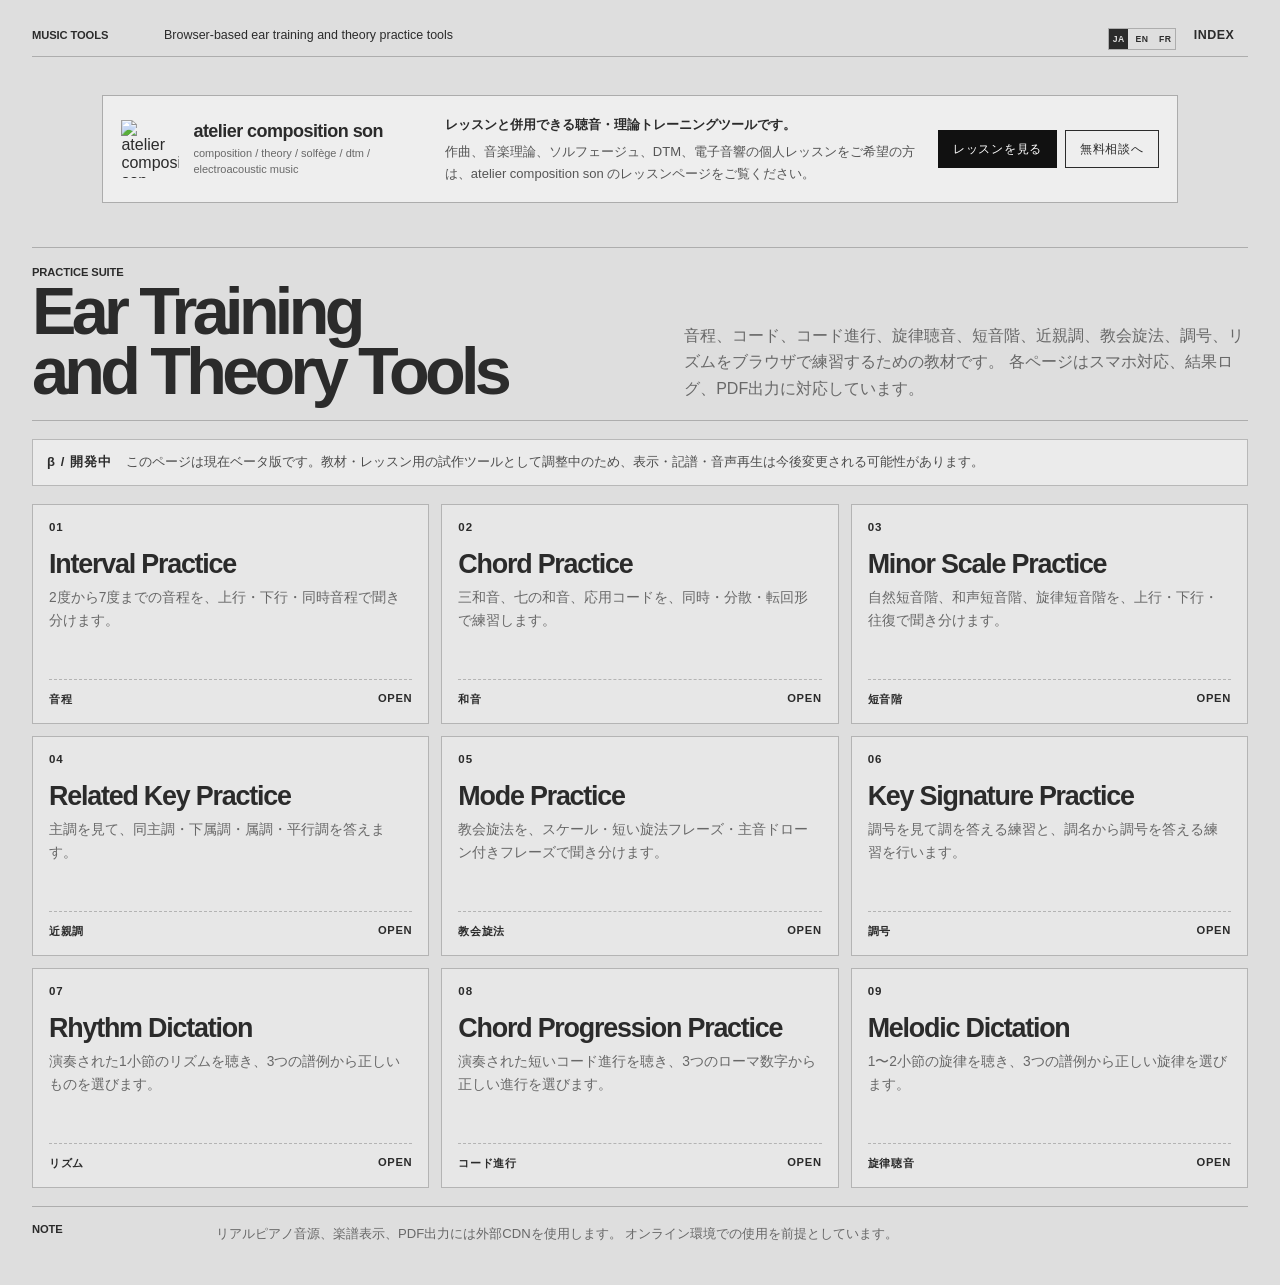
==== index.html @ ec1d48ec "fix the index" ====
<!doctype html>
<html lang="ja">
<head>
  <meta charset="utf-8" />
  <meta name="viewport" content="width=device-width, initial-scale=1" />
  <title>Ear Training Tools | Music Practice</title>
  <link rel="stylesheet" href="style.css?v=20260630-index-large-fix" />
  <link rel="stylesheet" href="nav.css?v=20260629-nav-clean" />
</head>
<body>
  <main class="screen hub-screen">
    <header class="topbar">
      <div class="top-item">
        <span class="label">MUSIC TOOLS</span>
      </div>
      <div class="top-copy">
        <span>Browser-based ear training and theory practice tools</span>
      </div>
      <div class="top-count">
        <span>INDEX</span>
      </div>
    </header>

<section class="acs-lesson-banner" aria-label="atelier composition son">
  <div class="acs-logo-block">
    <img src="assets/acs-logo.png" alt="atelier composition son" class="acs-logo-image">

    <div>
      <div class="acs-name">atelier composition son</div>
      <div class="acs-sub">composition / theory / solfège / DTM / electroacoustic music</div>
    </div>
  </div>

  <div class="acs-lesson-copy">
    <strong>レッスンと併用できる聴音・理論トレーニングツールです。</strong>
    <span>作曲、音楽理論、ソルフェージュ、DTM、電子音響の個人レッスンをご希望の方は、atelier composition son のレッスンページをご覧ください。</span>
  </div>

  <div class="acs-actions">
    <a class="acs-button primary" href="https://ateliercompositionson.com/ja/" target="_blank" rel="noopener noreferrer">レッスンを見る</a>
    <a class="acs-button" href="https://ateliercompositionson.com/ja/#contact" target="_blank" rel="noopener noreferrer">無料相談へ</a>
  </div>
</section>

    <section class="hub-intro">
      <div>
        <div class="panel-title">PRACTICE SUITE</div>
        <h1>Ear Training<br>and Theory Tools</h1>
      </div>
      <p>
        音程、コード、コード進行、旋律聴音、短音階、近親調、教会旋法、調号、リズムをブラウザで練習するための教材です。
        各ページはスマホ対応、結果ログ、PDF出力に対応しています。
      </p>
    </section>

      <div class="beta-note">
        <strong>β / 開発中</strong>
        <span>このページは現在ベータ版です。教材・レッスン用の試作ツールとして調整中のため、表示・記譜・音声再生は今後変更される可能性があります。</span>
      </div>


    <section class="tool-grid">
      <a class="tool-card" href="intervals/">
        <div class="card-number">01</div>
        <div class="card-main">
          <h2>Interval Practice</h2>
          <p>2度から7度までの音程を、上行・下行・同時音程で聞き分けます。</p>
        </div>
        <div class="card-meta">
          <span>音程</span>
          <span>OPEN</span>
        </div>
      </a>

      <a class="tool-card" href="chords/">
        <div class="card-number">02</div>
        <div class="card-main">
          <h2>Chord Practice</h2>
          <p>三和音、七の和音、応用コードを、同時・分散・転回形で練習します。</p>
        </div>
        <div class="card-meta">
          <span>和音</span>
          <span>OPEN</span>
        </div>
      </a>

      <a class="tool-card" href="minor-scales/">
        <div class="card-number">03</div>
        <div class="card-main">
          <h2>Minor Scale Practice</h2>
          <p>自然短音階、和声短音階、旋律短音階を、上行・下行・往復で聞き分けます。</p>
        </div>
        <div class="card-meta">
          <span>短音階</span>
          <span>OPEN</span>
        </div>
      </a>

      <a class="tool-card" href="related-keys/">
        <div class="card-number">04</div>
        <div class="card-main">
          <h2>Related Key Practice</h2>
          <p>主調を見て、同主調・下属調・属調・平行調を答えます。</p>
        </div>
        <div class="card-meta">
          <span>近親調</span>
          <span>OPEN</span>
        </div>
      </a>

      <a class="tool-card" href="modes/">
        <div class="card-number">05</div>
        <div class="card-main">
          <h2>Mode Practice</h2>
          <p>教会旋法を、スケール・短い旋法フレーズ・主音ドローン付きフレーズで聞き分けます。</p>
        </div>
        <div class="card-meta">
          <span>教会旋法</span>
          <span>OPEN</span>
        </div>
      </a>

      <a class="tool-card" href="key-signatures/">
        <div class="card-number">06</div>
        <div class="card-main">
          <h2>Key Signature Practice</h2>
          <p>調号を見て調を答える練習と、調名から調号を答える練習を行います。</p>
        </div>
        <div class="card-meta">
          <span>調号</span>
          <span>OPEN</span>
        </div>
      </a>

      <a class="tool-card" href="rhythm/">
        <div class="card-number">07</div>
        <div class="card-main">
          <h2>Rhythm Dictation</h2>
          <p>演奏された1小節のリズムを聴き、3つの譜例から正しいものを選びます。</p>
        </div>
        <div class="card-meta">
          <span>リズム</span>
          <span>OPEN</span>
        </div>
      </a>

      <a class="tool-card" href="progressions/">
        <div class="card-number">08</div>
        <div class="card-main">
          <h2>Chord Progression Practice</h2>
          <p>演奏された短いコード進行を聴き、3つのローマ数字から正しい進行を選びます。</p>
        </div>
        <div class="card-meta">
          <span>コード進行</span>
          <span>OPEN</span>
        </div>
      </a>
      <a class="tool-card" href="melodic/">
        <div class="card-number">09</div>
        <div class="card-main">
          <h2>Melodic Dictation</h2>
          <p>1〜2小節の旋律を聴き、3つの譜例から正しい旋律を選びます。</p>
        </div>
        <div class="card-meta">
          <span>旋律聴音</span>
          <span>OPEN</span>
        </div>
      </a>

    </section>

    <section class="hub-footer">
      <div class="panel-title">NOTE</div>
      <p>
        リアルピアノ音源、楽譜表示、PDF出力には外部CDNを使用します。
        オンライン環境での使用を前提としています。
      </p>
    </section>

    <section class="lesson-footer-cta">
      <div>
        <div class="panel-title">LESSONS</div>
        <h2>個別レッスンで、聴く力・読む力・作る力をつなげる</h2>
        <p>
          このツールは自主練習用です。和声、ソルフェージュ、作曲、DTM、電子音響を体系的に学びたい場合は、
          レッスンで課題設定、添削、作品制作まで扱えます。
        </p>
      </div>
      <a class="acs-button primary" href="https://ateliercompositionson.com/ja/" target="_blank" rel="noopener noreferrer">atelier composition son</a>
    </section>

  </main>
  <script src="lang.js"></script>
</body>
</html>
---- style.css ----
* {
  box-sizing: border-box;
}

:root {
  --bg: #dedede;
  --ink: #2b2b2b;
  --muted: #686868;
  --line: #2f2f2f;
  --soft-line: rgba(47, 47, 47, 0.28);
  --panel: rgba(235, 235, 235, 0.72);
}

html {
  font-family: Helvetica, Arial, "Noto Sans JP", sans-serif;
  background: var(--bg);
  color: var(--ink);
}

body {
  margin: 0;
  min-height: 100vh;
}

a {
  color: inherit;
}

.screen {
  width: min(1440px, 100%);
  min-height: 100vh;
  margin: 0 auto;
  padding: 28px 48px 34px;
  display: grid;
  grid-template-rows: 42px auto 1fr auto;
  gap: 18px;
  overflow-x: hidden;
}

.topbar {
  display: grid;
  grid-template-columns: 140px 1fr 140px;
  align-items: start;
  font-size: 0.78rem;
  line-height: 1.15;
}

.label,
.panel-title {
  font-size: 0.7rem;
  font-weight: 800;
  letter-spacing: -0.01em;
  text-transform: uppercase;
}

.top-copy {
  display: grid;
  justify-content: start;
}

.top-count {
  text-align: right;
  font-weight: 800;
  letter-spacing: 0.08em;
}




.hub-intro {
  display: grid;
  grid-template-columns: 1.1fr 1fr;
  gap: 32px;
  align-items: end;
  border-top: 1px solid var(--soft-line);
  border-bottom: 1px solid var(--soft-line);
  padding: 22px 0;
}

h1 {
  margin: 10px 0 0;
  font-size: clamp(2.6rem, 7vw, 6.5rem);
  line-height: 0.9;
  letter-spacing: -0.07em;
  font-weight: 900;
}

.hub-intro p,
.hub-footer p,
.tool-card p {
  margin: 0;
  color: var(--muted);
  line-height: 1.65;
}

.tool-grid {
  display: grid;
  grid-template-columns: repeat(auto-fit, minmax(220px, 1fr));
  gap: 14px;
  align-content: stretch;
}

.tool-card {
  min-height: 220px;
  border: 1px solid var(--soft-line);
  background: var(--panel);
  text-decoration: none;
  display: grid;
  grid-template-rows: auto 1fr auto;
  padding: 18px;
  transition: transform 0.12s ease, background 0.12s ease;
}

.tool-card:hover {
  transform: translateY(-2px);
  background: rgba(255, 255, 255, 0.32);
}

.card-number {
  font-size: 0.72rem;
  font-weight: 900;
  letter-spacing: 0.08em;
  margin-bottom: 18px;
}

.card-main h2 {
  margin: 0 0 16px;
  font-size: clamp(1.5rem, 2.7vw, 2.6rem);
  line-height: 0.95;
  letter-spacing: -0.07em;
  font-weight: 900;
}

.card-main p {
  font-size: 0.86rem;
}

.card-meta {
  border-top: 1px dashed var(--soft-line);
  padding-top: 12px;
  display: flex;
  justify-content: space-between;
  gap: 12px;
  font-size: 0.7rem;
  font-weight: 900;
  letter-spacing: 0.06em;
}

.hub-footer {
  border-top: 1px solid var(--soft-line);
  display: grid;
  grid-template-columns: 160px 1fr;
  gap: 24px;
  padding-top: 16px;
  font-size: 0.82rem;
}

@media (min-width: 1101px) {
  .screen {
    height: 100vh;
    min-height: 0;
    grid-template-rows: auto auto minmax(0, 1fr) auto;
    gap: 12px;
    padding-top: 18px;
    padding-bottom: 18px;
    overflow: hidden;
  }

  .hub-intro {
    padding: 14px 0;
  }

  h1 {
    margin-top: 4px;
    font-size: clamp(2.4rem, 5.4vw, 5rem);
  }

  .tool-grid {
    grid-template-columns: repeat(3, minmax(0, 1fr));
    gap: 10px;
    min-height: 0;
    overflow: auto;
  }

  .tool-card {
    min-height: 0;
    padding: 14px;
  }

  .card-main h2 {
    margin-bottom: 10px;
    font-size: clamp(1.35rem, 2vw, 2rem);
  }
}

@media (max-width: 1100px) {
  .tool-grid {
    grid-template-columns: repeat(2, 1fr);
  }

  .tool-card {
    min-height: 240px;
  }
}

@media (max-width: 760px) {
  .lesson-footer-cta {
    display: none;
  }

  .screen {
    width: 100%;
    min-height: 100vh;
    padding: 12px 10px 18px;
    grid-template-rows: auto;
    gap: 10px;
  }

  .topbar {
    grid-template-columns: 1fr auto;
    gap: 8px;
  }

  .top-copy {
    display: none;
  }

  .top-count {
    font-size: 0.72rem;
  }




  .hub-intro {
    grid-template-columns: 1fr;
    gap: 8px;
    padding: 10px 0;
  }

  h1 {
    font-size: clamp(2rem, 12vw, 3.6rem);
  }

  .tool-grid {
    grid-template-columns: repeat(2, minmax(0, 1fr));
    gap: 8px;
  }

  .tool-card {
    min-height: 118px;
    padding: 10px;
  }

  .card-number {
    margin-bottom: 6px;
    font-size: 0.62rem;
  }

  .card-main h2 {
    margin-bottom: 6px;
    font-size: clamp(1rem, 6vw, 1.45rem);
    letter-spacing: -0.04em;
  }

  .card-main p {
    font-size: 0.70rem;
    line-height: 1.35;
  }

  .card-meta {
    gap: 6px;
    padding-top: 8px;
    font-size: 0.56rem;
  }

  .hub-footer {
    grid-template-columns: 1fr;
    gap: 8px;
  }
}


/* Language toggle */
.language-toggle {
  display: inline-flex;
  border: 1px solid var(--soft-line, rgba(47,47,47,0.28));
  margin-right: 4px;
}

.lang-btn {
  border: 0;
  background: transparent;
  color: var(--ink, #2b2b2b);
  padding: 3px 6px;
  font-size: 0.62rem;
  line-height: 1;
  font-weight: 900;
  letter-spacing: 0.06em;
  min-height: auto;
}

.lang-btn:hover,
.lang-btn.active {
  background: var(--ink, #2b2b2b);
  color: var(--bg, #dedede);
}


/* Compact one-screen notation layout */
.notation,
.choice-notation {
  display: flex;
  align-items: center;
  justify-content: center;
  background: #ffffff;
}

.notation svg,
.choice-notation svg {
  display: block;
  margin-left: auto;
  margin-right: auto;
  max-width: 100%;
}

.choice-list {
  gap: 6px;
}

.choice-card {
  min-height: 0;
}

@media (min-width: 761px) {
  .screen {
    padding-top: 18px;
    padding-bottom: 18px;
    gap: 10px;
  }

  .workbench {
    gap: 12px;
  }

  .bottom-area {
    gap: 12px;
  }
}


.beta-note {
  max-width: 1120px;
  margin: 18px auto 22px;
  padding: 12px 14px;
  border: 1px solid rgba(0, 0, 0, 0.22);
  background: rgba(255, 255, 255, 0.38);
  display: flex;
  gap: 14px;
  align-items: baseline;
  font-size: 13px;
  line-height: 1.6;
}

.beta-note strong {
  letter-spacing: 0.08em;
  white-space: nowrap;
}

.beta-note span {
  opacity: 0.82;
}

@media (max-width: 720px) {
  .beta-note {
    margin: 14px 12px 18px;
    display: block;
  }

  .beta-note strong {
    display: block;
    margin-bottom: 4px;
  }
}


/* atelier composition son lesson lead */
.acs-lesson-banner {
  max-width: 1120px;
  margin: 20px auto 24px;
  padding: 18px;
  border: 1px solid rgba(0, 0, 0, 0.28);
  background: rgba(255, 255, 255, 0.48);
  display: grid;
  grid-template-columns: minmax(260px, 0.9fr) minmax(320px, 1.4fr) auto;
  gap: 18px;
  align-items: center;
}

.acs-logo-block {
  display: flex;
  align-items: center;
  gap: 14px;
  min-width: 0;
}

.acs-logo-mark {
  width: 58px;
  height: 58px;
  border: 1.5px solid currentColor;
  border-radius: 50%;
  display: grid;
  place-items: center;
  font-size: 17px;
  letter-spacing: -0.04em;
  font-weight: 700;
  text-transform: lowercase;
}

.acs-name {
  font-size: 18px;
  letter-spacing: -0.03em;
  font-weight: 700;
  text-transform: lowercase;
}

.acs-sub {
  margin-top: 4px;
  font-size: 11px;
  line-height: 1.4;
  opacity: 0.68;
  text-transform: lowercase;
}

.acs-lesson-copy {
  display: grid;
  gap: 6px;
  font-size: 13px;
  line-height: 1.65;
}

.acs-lesson-copy span {
  opacity: 0.78;
}

.acs-actions {
  display: flex;
  gap: 8px;
  flex-wrap: wrap;
  justify-content: flex-end;
}

.acs-button {
  display: inline-flex;
  justify-content: center;
  align-items: center;
  min-height: 38px;
  padding: 0 14px;
  border: 1px solid currentColor;
  text-decoration: none;
  color: inherit;
  font-size: 12px;
  letter-spacing: 0.06em;
  text-transform: uppercase;
  white-space: nowrap;
}

.acs-button.primary {
  background: #111;
  color: #fff;
  border-color: #111;
}

.lesson-footer-cta {
  max-width: 1120px;
  margin: 28px auto 44px;
  padding: 22px;
  border-top: 1px solid rgba(0, 0, 0, 0.28);
  border-bottom: 1px solid rgba(0, 0, 0, 0.28);
  display: grid;
  grid-template-columns: 1fr auto;
  gap: 20px;
  align-items: center;
}

.lesson-footer-cta h2 {
  margin: 6px 0 8px;
  font-size: clamp(22px, 3vw, 34px);
  letter-spacing: -0.04em;
}

.lesson-footer-cta p {
  margin: 0;
  max-width: 780px;
  font-size: 13px;
  line-height: 1.75;
  opacity: 0.78;
}

.acs-logo-image {
  width: 58px;
  height: 58px;
  object-fit: contain;
  display: block;
  flex: 0 0 auto;
}

@media (max-width: 900px) {
  .acs-lesson-banner {
    margin: 16px 12px 20px;
    grid-template-columns: 1fr;
  }

  .acs-actions {
    justify-content: flex-start;
  }

  .lesson-footer-cta {
    margin: 24px 12px 36px;
    grid-template-columns: 1fr;
  }
}


.language-toggle {
  display: inline-flex;
  gap: 4px;
  margin-right: 8px;
}
.lang-btn {
  min-width: 28px;
}

/* Final index layout: keep the PC hub readable instead of squeezing cards into each other. */
@media (min-width: 1101px) {
  .hub-screen {
    height: auto;
    min-height: 100vh;
    grid-template-rows: auto;
    gap: 18px;
    padding: 28px 32px 40px;
    overflow-x: hidden;
    overflow-y: visible;
  }

  .hub-screen .topbar {
    min-height: 0;
  }

  .hub-screen .acs-lesson-banner {
    max-width: 1240px;
    width: min(1240px, 84vw);
    margin: 20px auto 26px;
    grid-template-columns: minmax(220px, 0.9fr) minmax(340px, 1.4fr) auto;
  }

  .hub-screen .hub-intro {
    padding: 18px 0;
  }

  .hub-screen h1 {
    font-size: clamp(3rem, 5.2vw, 5.8rem);
    line-height: 0.9;
  }

  .hub-screen .beta-note {
    max-width: none;
    margin: 0;
  }

  .hub-screen .tool-grid {
    grid-template-columns: repeat(3, minmax(0, 1fr));
    gap: 12px;
    overflow: visible;
  }

  .hub-screen .tool-card {
    min-height: 220px;
    padding: 16px;
  }

  .hub-screen .card-number {
    margin-bottom: 18px;
  }

  .hub-screen .card-main h2 {
    font-size: clamp(1.35rem, 2.1vw, 2.2rem);
    line-height: 0.98;
    letter-spacing: -0.045em;
  }

  .hub-screen .lesson-footer-cta {
    display: none;
  }
}
---- nav.css ----
.topbar {
  grid-template-columns: minmax(64px, 120px) minmax(0, 1fr) minmax(140px, max-content);
  column-gap: 12px;
  position: relative;
  z-index: 2;
  background: var(--bg, #dedede);
  border-bottom: 1px solid var(--soft-line, rgba(47, 47, 47, 0.28));
  padding-bottom: 6px;
}

.top-copy {
  min-width: 0;
}

.top-count {
  justify-self: end;
  width: min(180px, 100%);
  display: grid !important;
  grid-template-columns: repeat(auto-fit, minmax(58px, 1fr));
  align-items: stretch;
  justify-content: stretch;
  gap: 4px;
  text-align: center;
  letter-spacing: 0.04em;
}

.top-count .tool-link,
.top-count #progress-count,
.top-count .language-toggle {
  box-sizing: border-box;
  width: 100%;
  min-width: 0;
  min-height: 0;
  height: 22px;
  margin: 0;
  padding: 0 5px;
  display: flex;
  align-items: center;
  justify-content: center;
  line-height: 1;
  white-space: nowrap;
  overflow: hidden;
  text-overflow: ellipsis;
}

.top-count .tool-link {
  font-size: 0.58rem;
}

.top-count #progress-count {
  border: 1px solid transparent;
  font-size: 0.58rem;
  font-weight: 900;
}

.top-count .language-toggle {
  display: grid;
  grid-template-columns: repeat(3, minmax(0, 1fr));
  padding: 0;
}

.top-count .lang-btn {
  min-width: 0;
  min-height: 0;
  height: 100%;
  padding: 0 3px;
  font-size: 0.54rem;
  line-height: 1;
}

@media (max-width: 760px) {
  .topbar {
    grid-template-columns: 1fr;
    row-gap: 8px;
  }

  .top-item {
    justify-self: start;
  }

  .top-copy {
    display: none;
  }

  .top-count {
    justify-self: stretch;
    width: 100%;
    grid-template-columns: repeat(auto-fit, minmax(58px, 1fr));
  }
}

@media (max-width: 520px) {
  .topbar {
    row-gap: 6px;
  }

  .top-count {
    grid-template-columns: repeat(auto-fit, minmax(58px, 1fr));
    gap: 3px;
  }

  .top-count .tool-link,
  .top-count #progress-count,
  .top-count .language-toggle {
    height: 18px;
    padding: 0 2px;
  }

  .top-count .tool-link,
  .top-count #progress-count {
    font-size: 0.46rem;
  }

  .top-count .lang-btn {
    padding: 0 1px;
    font-size: 0.45rem;
  }

  .top-count .language-toggle,
  .top-count #progress-count {
    grid-column: auto;
  }
}
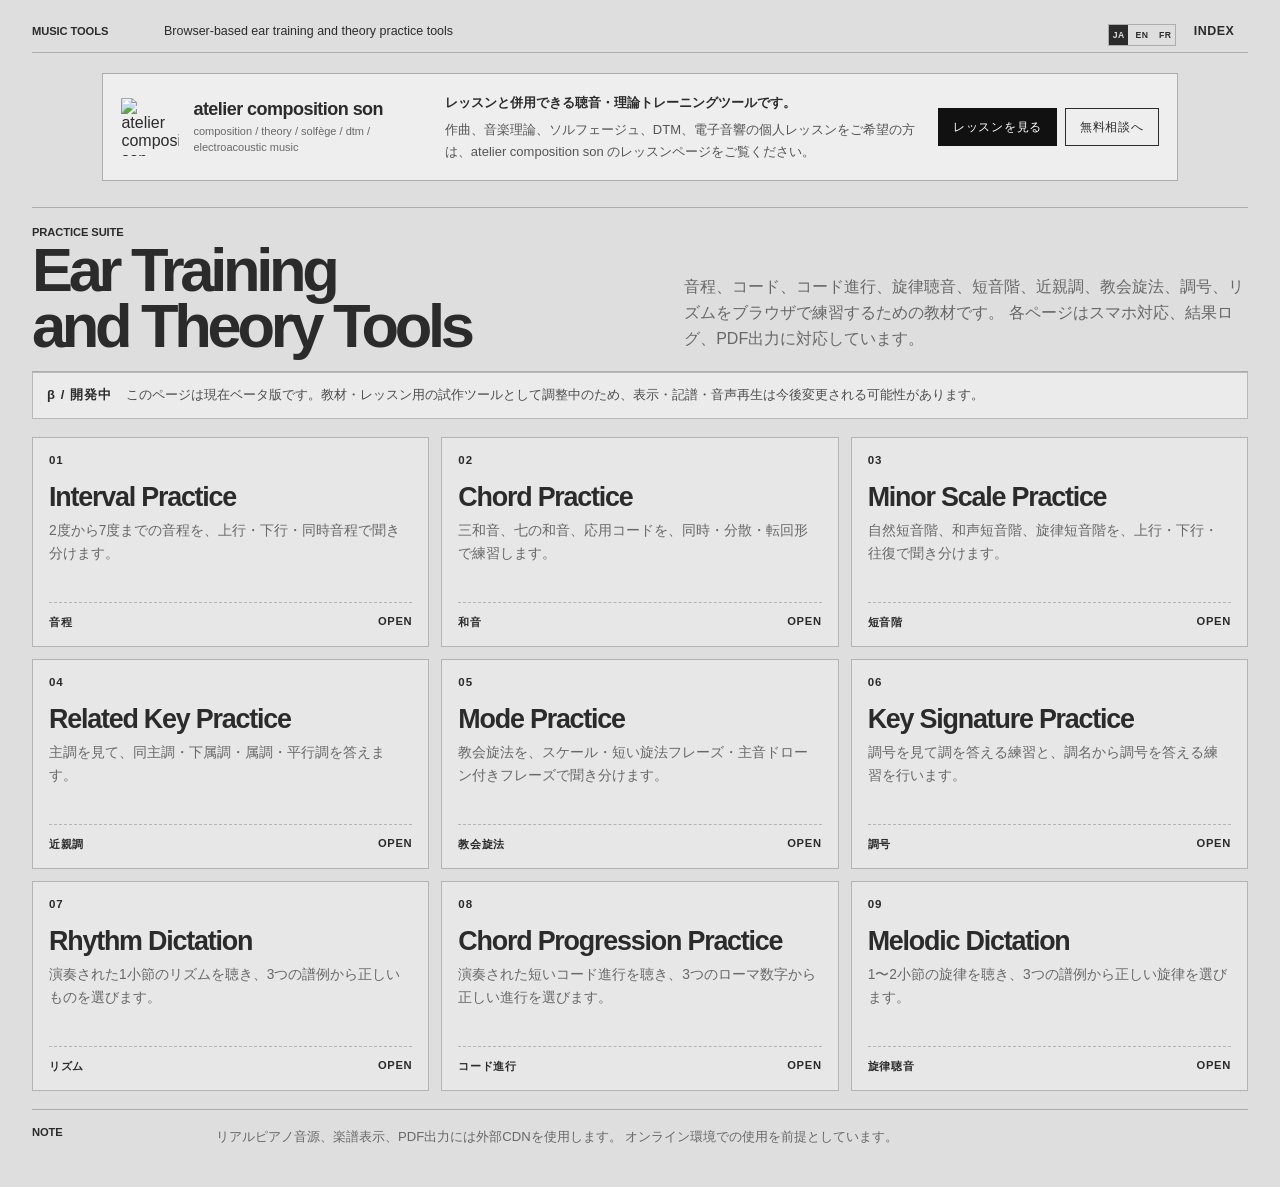
==== commit daffbc3e: "fix the index" ====
--- a/index.html
+++ b/index.html
@@ -4,7 +4,7 @@
   <meta charset="utf-8" />
   <meta name="viewport" content="width=device-width, initial-scale=1" />
   <title>Ear Training Tools | Music Practice</title>
-  <link rel="stylesheet" href="style.css?v=20260630-index-large-fix" />
+  <link rel="stylesheet" href="style.css?v=20260630-index-visible-fix" />
   <link rel="stylesheet" href="nav.css?v=20260629-nav-clean" />
 </head>
 <body>
--- a/style.css
+++ b/style.css
@@ -593,3 +593,53 @@
     display: none;
   }
 }
+
+/* Visible large index override: never clip the first row of tool cards. */
+@media (min-width: 1101px) {
+  body {
+    overflow-y: auto;
+  }
+
+  .hub-screen {
+    height: auto !important;
+    min-height: 100vh !important;
+    display: block !important;
+    overflow: visible !important;
+    padding: 24px 32px 40px !important;
+  }
+
+  .hub-screen > * + * {
+    margin-top: 18px;
+  }
+
+  .hub-screen .tool-grid {
+    display: grid !important;
+    grid-template-columns: repeat(3, minmax(0, 1fr)) !important;
+    grid-auto-rows: auto !important;
+    min-height: auto !important;
+    height: auto !important;
+    overflow: visible !important;
+    align-content: start !important;
+    gap: 12px !important;
+  }
+
+  .hub-screen .tool-card {
+    min-height: 210px !important;
+    height: auto !important;
+    overflow: visible !important;
+  }
+
+  .hub-screen .card-main,
+  .hub-screen .card-main h2,
+  .hub-screen .card-main p {
+    overflow: visible !important;
+  }
+
+  .hub-screen .hub-intro {
+    overflow: visible !important;
+  }
+
+  .hub-screen h1 {
+    font-size: clamp(2.7rem, 4.8vw, 5rem) !important;
+  }
+}
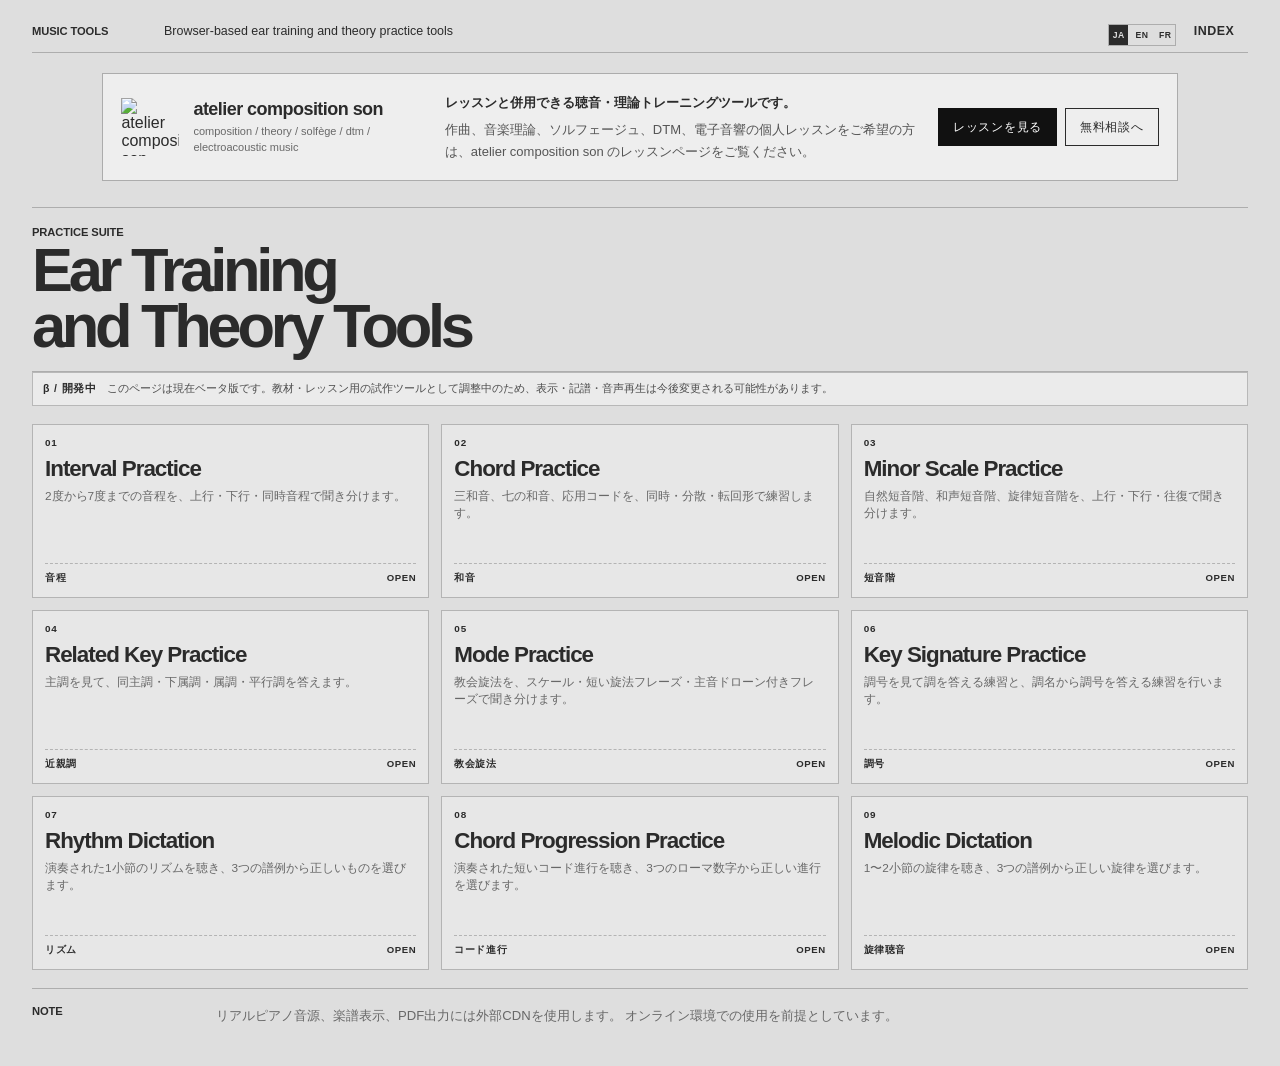
==== commit 81e731ef: "change font size" ====
--- a/index.html
+++ b/index.html
@@ -47,10 +47,6 @@
         <div class="panel-title">PRACTICE SUITE</div>
         <h1>Ear Training<br>and Theory Tools</h1>
       </div>
-      <p>
-        音程、コード、コード進行、旋律聴音、短音階、近親調、教会旋法、調号、リズムをブラウザで練習するための教材です。
-        各ページはスマホ対応、結果ログ、PDF出力に対応しています。
-      </p>
     </section>
 
       <div class="beta-note">
--- a/style.css
+++ b/style.css
@@ -101,13 +101,13 @@
 }
 
 .tool-card {
-  min-height: 220px;
+  min-height: 188px;
   border: 1px solid var(--soft-line);
   background: var(--panel);
   text-decoration: none;
   display: grid;
   grid-template-rows: auto 1fr auto;
-  padding: 18px;
+  padding: 14px;
   transition: transform 0.12s ease, background 0.12s ease;
 }
 
@@ -117,31 +117,32 @@
 }
 
 .card-number {
-  font-size: 0.72rem;
+  font-size: 0.64rem;
   font-weight: 900;
   letter-spacing: 0.08em;
-  margin-bottom: 18px;
+  margin-bottom: 12px;
 }
 
 .card-main h2 {
-  margin: 0 0 16px;
-  font-size: clamp(1.5rem, 2.7vw, 2.6rem);
+  margin: 0 0 10px;
+  font-size: clamp(1.28rem, 2.25vw, 2.2rem);
   line-height: 0.95;
   letter-spacing: -0.07em;
   font-weight: 900;
 }
 
 .card-main p {
-  font-size: 0.86rem;
+  font-size: 0.76rem;
+  line-height: 1.48;
 }
 
 .card-meta {
   border-top: 1px dashed var(--soft-line);
-  padding-top: 12px;
+  padding-top: 9px;
   display: flex;
   justify-content: space-between;
   gap: 12px;
-  font-size: 0.7rem;
+  font-size: 0.62rem;
   font-weight: 900;
   letter-spacing: 0.06em;
 }
@@ -351,20 +352,21 @@
 
 .beta-note {
   max-width: 1120px;
-  margin: 18px auto 22px;
-  padding: 12px 14px;
+  margin: 12px auto 16px;
+  padding: 8px 10px;
   border: 1px solid rgba(0, 0, 0, 0.22);
   background: rgba(255, 255, 255, 0.38);
   display: flex;
-  gap: 14px;
+  gap: 10px;
   align-items: baseline;
-  font-size: 13px;
-  line-height: 1.6;
+  font-size: 11px;
+  line-height: 1.45;
 }
 
 .beta-note strong {
   letter-spacing: 0.08em;
   white-space: nowrap;
+  font-size: 10.5px;
 }
 
 .beta-note span {
@@ -624,9 +626,32 @@
   }
 
   .hub-screen .tool-card {
-    min-height: 210px !important;
+    min-height: 174px !important;
     height: auto !important;
+    padding: 12px !important;
     overflow: visible !important;
+  }
+
+  .hub-screen .card-number {
+    margin-bottom: 10px !important;
+    font-size: 0.62rem !important;
+  }
+
+  .hub-screen .card-main h2 {
+    margin-bottom: 8px !important;
+    font-size: clamp(1.2rem, 1.75vw, 1.76rem) !important;
+    line-height: 0.98 !important;
+    letter-spacing: -0.045em !important;
+  }
+
+  .hub-screen .card-main p {
+    font-size: 0.74rem !important;
+    line-height: 1.42 !important;
+  }
+
+  .hub-screen .card-meta {
+    padding-top: 8px !important;
+    font-size: 0.6rem !important;
   }
 
   .hub-screen .card-main,
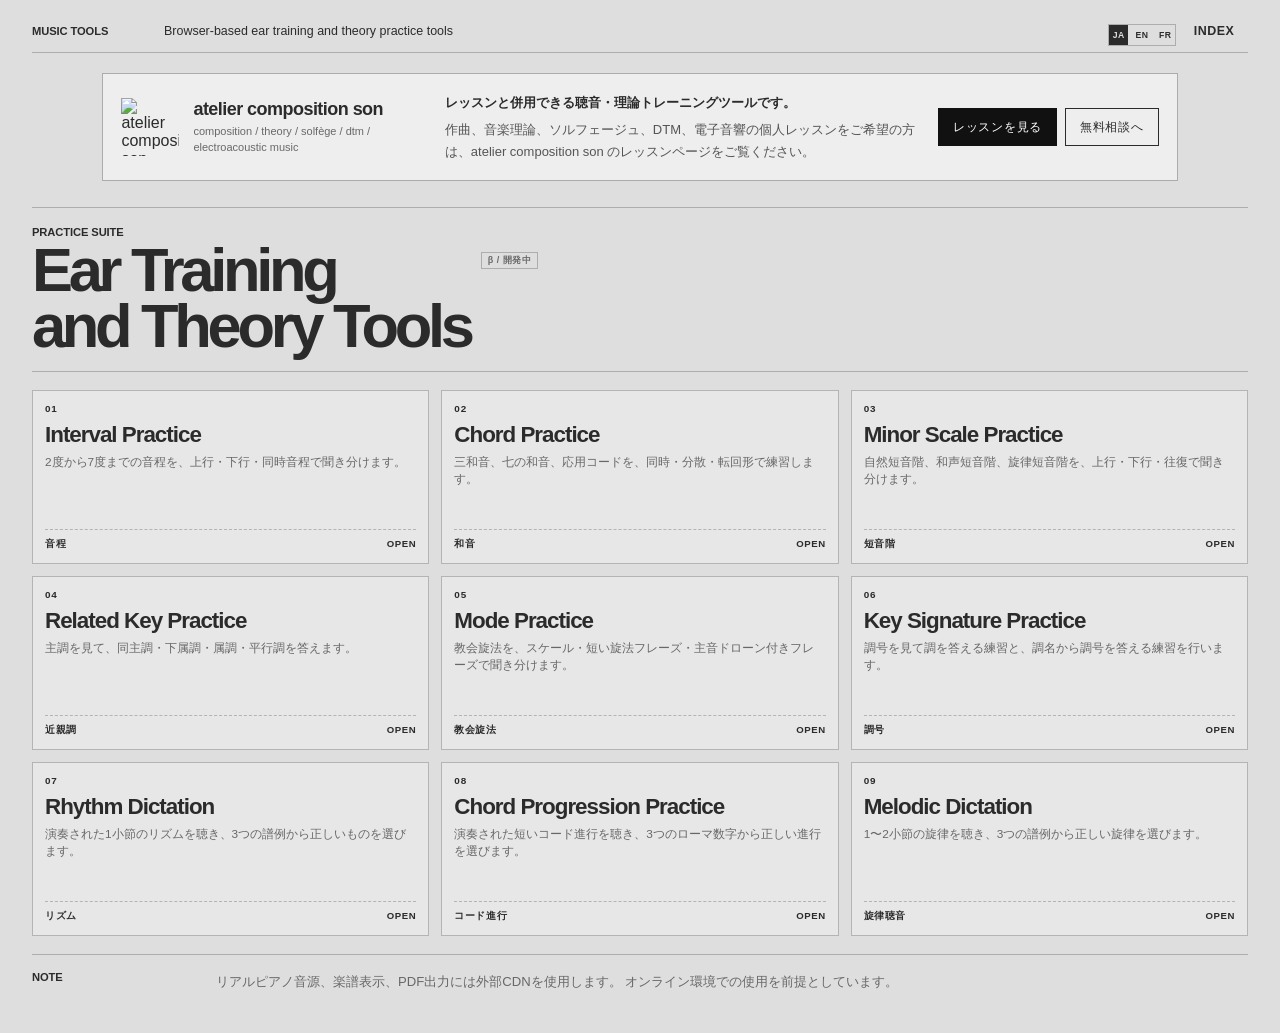
==== commit f6c47000: "change font size" ====
--- a/index.html
+++ b/index.html
@@ -4,7 +4,7 @@
   <meta charset="utf-8" />
   <meta name="viewport" content="width=device-width, initial-scale=1" />
   <title>Ear Training Tools | Music Practice</title>
-  <link rel="stylesheet" href="style.css?v=20260630-index-visible-fix" />
+  <link rel="stylesheet" href="style.css?v=20260630-index-compact-beta" />
   <link rel="stylesheet" href="nav.css?v=20260629-nav-clean" />
 </head>
 <body>
@@ -45,14 +45,12 @@
     <section class="hub-intro">
       <div>
         <div class="panel-title">PRACTICE SUITE</div>
-        <h1>Ear Training<br>and Theory Tools</h1>
+        <div class="hub-title-row">
+          <h1>Ear Training<br>and Theory Tools</h1>
+          <span class="beta-inline">β / 開発中</span>
+        </div>
       </div>
     </section>
-
-      <div class="beta-note">
-        <strong>β / 開発中</strong>
-        <span>このページは現在ベータ版です。教材・レッスン用の試作ツールとして調整中のため、表示・記譜・音声再生は今後変更される可能性があります。</span>
-      </div>
 
 
     <section class="tool-grid">
--- a/style.css
+++ b/style.css
@@ -83,6 +83,26 @@
   line-height: 0.9;
   letter-spacing: -0.07em;
   font-weight: 900;
+}
+
+.hub-title-row {
+  display: flex;
+  align-items: flex-start;
+  gap: 10px;
+}
+
+.beta-inline {
+  display: inline-flex;
+  align-items: center;
+  margin-top: 14px;
+  border: 1px solid var(--soft-line);
+  padding: 3px 6px;
+  font-size: 0.56rem;
+  line-height: 1;
+  font-weight: 900;
+  letter-spacing: 0.06em;
+  white-space: nowrap;
+  color: var(--muted);
 }
 
 .hub-intro p,
@@ -346,42 +366,6 @@
 
   .bottom-area {
     gap: 12px;
-  }
-}
-
-
-.beta-note {
-  max-width: 1120px;
-  margin: 12px auto 16px;
-  padding: 8px 10px;
-  border: 1px solid rgba(0, 0, 0, 0.22);
-  background: rgba(255, 255, 255, 0.38);
-  display: flex;
-  gap: 10px;
-  align-items: baseline;
-  font-size: 11px;
-  line-height: 1.45;
-}
-
-.beta-note strong {
-  letter-spacing: 0.08em;
-  white-space: nowrap;
-  font-size: 10.5px;
-}
-
-.beta-note span {
-  opacity: 0.82;
-}
-
-@media (max-width: 720px) {
-  .beta-note {
-    margin: 14px 12px 18px;
-    display: block;
-  }
-
-  .beta-note strong {
-    display: block;
-    margin-bottom: 4px;
   }
 }
 
@@ -565,11 +549,6 @@
     line-height: 0.9;
   }
 
-  .hub-screen .beta-note {
-    max-width: none;
-    margin: 0;
-  }
-
   .hub-screen .tool-grid {
     grid-template-columns: repeat(3, minmax(0, 1fr));
     gap: 12px;
@@ -577,18 +556,30 @@
   }
 
   .hub-screen .tool-card {
-    min-height: 220px;
-    padding: 16px;
+    min-height: 174px;
+    padding: 12px;
   }
 
   .hub-screen .card-number {
-    margin-bottom: 18px;
+    margin-bottom: 10px;
+    font-size: 0.62rem;
   }
 
   .hub-screen .card-main h2 {
-    font-size: clamp(1.35rem, 2.1vw, 2.2rem);
+    margin-bottom: 8px;
+    font-size: clamp(1.2rem, 1.75vw, 1.76rem);
     line-height: 0.98;
     letter-spacing: -0.045em;
+  }
+
+  .hub-screen .card-main p {
+    font-size: 0.74rem;
+    line-height: 1.42;
+  }
+
+  .hub-screen .card-meta {
+    padding-top: 8px;
+    font-size: 0.6rem;
   }
 
   .hub-screen .lesson-footer-cta {
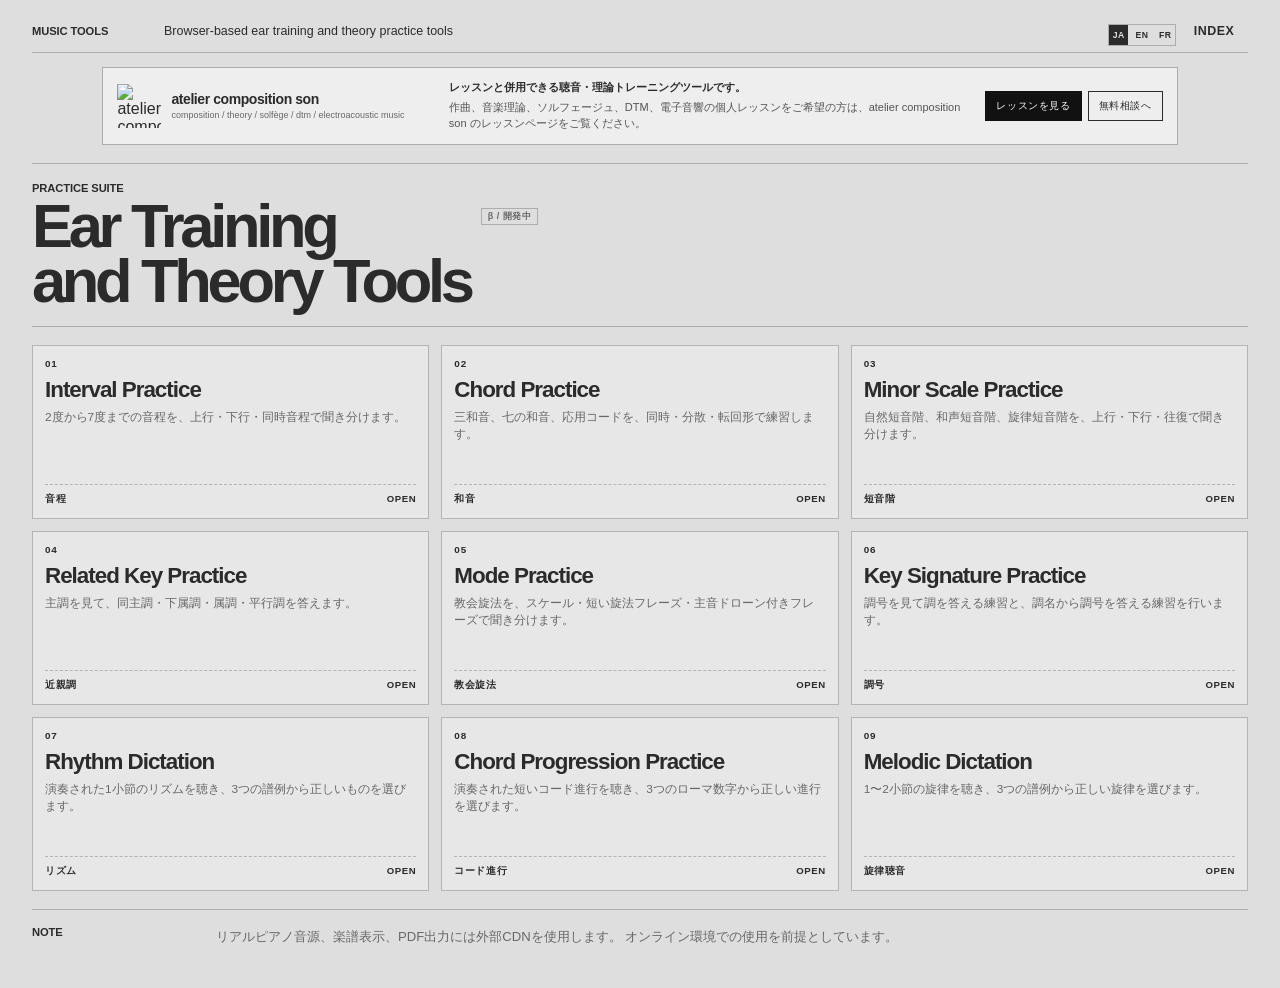
==== commit 0622fecb: "fix the language" ====
--- a/index.html
+++ b/index.html
@@ -4,7 +4,7 @@
   <meta charset="utf-8" />
   <meta name="viewport" content="width=device-width, initial-scale=1" />
   <title>Ear Training Tools | Music Practice</title>
-  <link rel="stylesheet" href="style.css?v=20260630-index-compact-beta" />
+  <link rel="stylesheet" href="style.css?v=20260630-index-acs-small" />
   <link rel="stylesheet" href="nav.css?v=20260629-nav-clean" />
 </head>
 <body>
--- a/style.css
+++ b/style.css
@@ -373,20 +373,20 @@
 /* atelier composition son lesson lead */
 .acs-lesson-banner {
   max-width: 1120px;
-  margin: 20px auto 24px;
-  padding: 18px;
+  margin: 14px auto 18px;
+  padding: 12px 14px;
   border: 1px solid rgba(0, 0, 0, 0.28);
   background: rgba(255, 255, 255, 0.48);
   display: grid;
-  grid-template-columns: minmax(260px, 0.9fr) minmax(320px, 1.4fr) auto;
-  gap: 18px;
+  grid-template-columns: minmax(220px, 0.86fr) minmax(280px, 1.3fr) auto;
+  gap: 14px;
   align-items: center;
 }
 
 .acs-logo-block {
   display: flex;
   align-items: center;
-  gap: 14px;
+  gap: 10px;
   min-width: 0;
 }
 
@@ -404,25 +404,25 @@
 }
 
 .acs-name {
-  font-size: 18px;
+  font-size: 14px;
   letter-spacing: -0.03em;
   font-weight: 700;
   text-transform: lowercase;
 }
 
 .acs-sub {
-  margin-top: 4px;
-  font-size: 11px;
-  line-height: 1.4;
+  margin-top: 3px;
+  font-size: 9px;
+  line-height: 1.3;
   opacity: 0.68;
   text-transform: lowercase;
 }
 
 .acs-lesson-copy {
   display: grid;
-  gap: 6px;
-  font-size: 13px;
-  line-height: 1.65;
+  gap: 4px;
+  font-size: 11px;
+  line-height: 1.45;
 }
 
 .acs-lesson-copy span {
@@ -431,7 +431,7 @@
 
 .acs-actions {
   display: flex;
-  gap: 8px;
+  gap: 6px;
   flex-wrap: wrap;
   justify-content: flex-end;
 }
@@ -440,12 +440,12 @@
   display: inline-flex;
   justify-content: center;
   align-items: center;
-  min-height: 38px;
-  padding: 0 14px;
+  min-height: 30px;
+  padding: 0 10px;
   border: 1px solid currentColor;
   text-decoration: none;
   color: inherit;
-  font-size: 12px;
+  font-size: 10px;
   letter-spacing: 0.06em;
   text-transform: uppercase;
   white-space: nowrap;
@@ -484,8 +484,8 @@
 }
 
 .acs-logo-image {
-  width: 58px;
-  height: 58px;
+  width: 44px;
+  height: 44px;
   object-fit: contain;
   display: block;
   flex: 0 0 auto;
@@ -536,8 +536,8 @@
   .hub-screen .acs-lesson-banner {
     max-width: 1240px;
     width: min(1240px, 84vw);
-    margin: 20px auto 26px;
-    grid-template-columns: minmax(220px, 0.9fr) minmax(340px, 1.4fr) auto;
+    margin: 14px auto 18px;
+    grid-template-columns: minmax(200px, 0.82fr) minmax(300px, 1.35fr) auto;
   }
 
   .hub-screen .hub-intro {
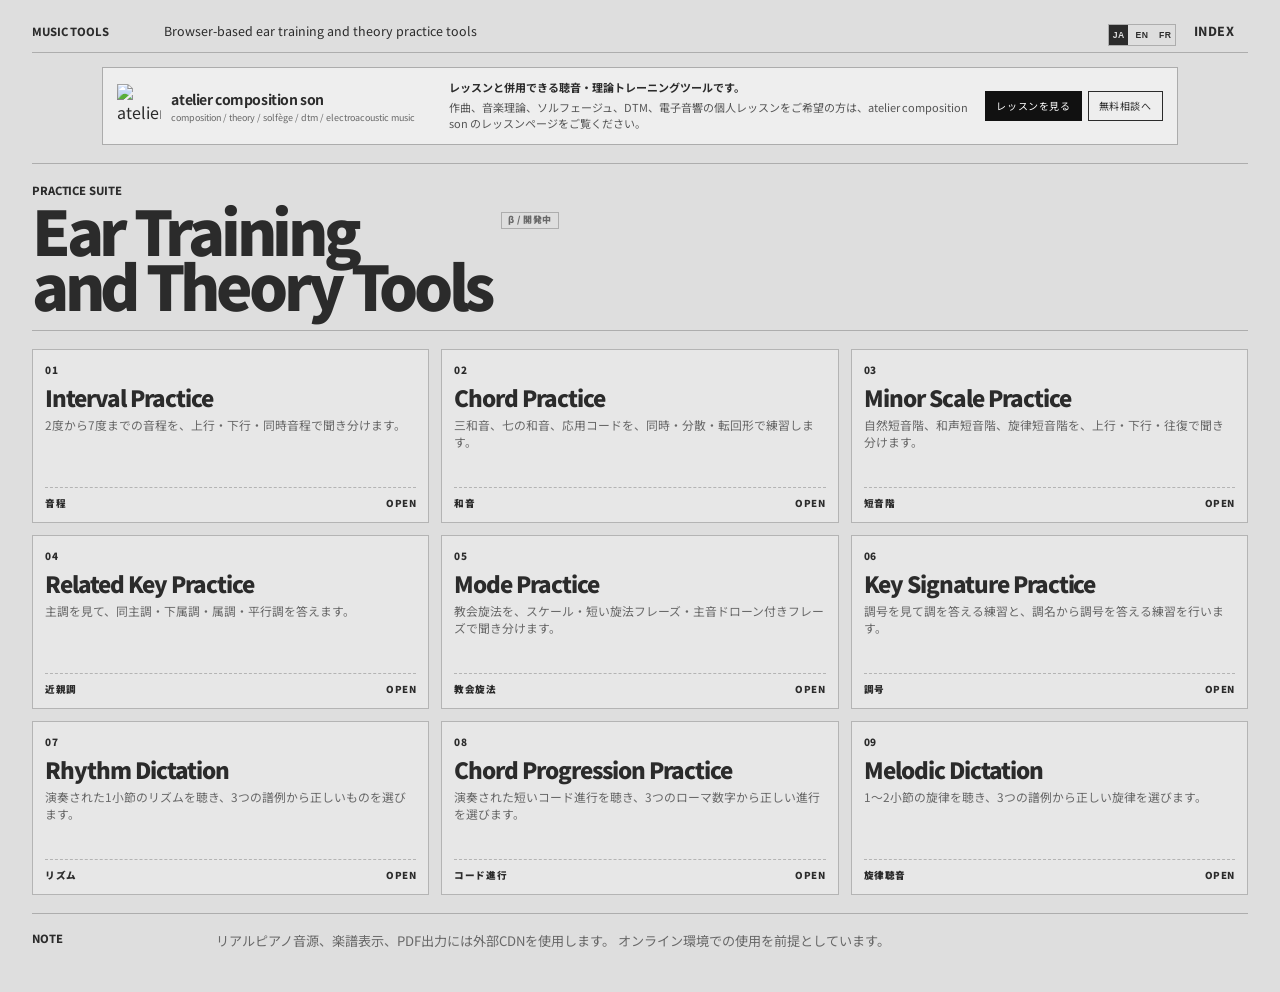
==== commit fbe56ca2: "全ページを日本語フォント（Noto Sans JP）優先に変更 Google Fonts から Noto Sans JP を読み込み、本文のフォント指定を 日本語フォント優先（Noto Sans JP" ====
--- a/index.html
+++ b/index.html
@@ -3,6 +3,9 @@
 <head>
   <meta charset="utf-8" />
   <meta name="viewport" content="width=device-width, initial-scale=1" />
+  <link rel="preconnect" href="https://fonts.googleapis.com">
+  <link rel="preconnect" href="https://fonts.gstatic.com" crossorigin>
+  <link rel="stylesheet" href="https://fonts.googleapis.com/css2?family=Noto+Sans+JP:wght@400;500;700;900&display=swap">
   <title>Ear Training Tools | Music Practice</title>
   <link rel="stylesheet" href="style.css?v=20260630-index-acs-small" />
   <link rel="stylesheet" href="nav.css?v=20260629-nav-clean" />
--- a/style.css
+++ b/style.css
@@ -12,7 +12,7 @@
 }
 
 html {
-  font-family: Helvetica, Arial, "Noto Sans JP", sans-serif;
+  font-family: "Noto Sans JP", "Hiragino Sans", "Hiragino Kaku Gothic ProN", "Yu Gothic", Meiryo, sans-serif;
   background: var(--bg);
   color: var(--ink);
 }
--- a/nav.css
+++ b/nav.css
@@ -1,3 +1,27 @@
+.index-back {
+  position: fixed;
+  top: 8px;
+  left: 8px;
+  z-index: 20;
+  width: 28px;
+  height: 28px;
+  border: 1px solid var(--soft-line, rgba(47, 47, 47, 0.28));
+  background: var(--bg, #dedede);
+  color: var(--ink, #2b2b2b);
+  display: inline-flex;
+  align-items: center;
+  justify-content: center;
+  text-decoration: none;
+  font-size: 1rem;
+  line-height: 1;
+  font-weight: 900;
+}
+
+.index-back:hover {
+  background: var(--ink, #2b2b2b);
+  color: var(--bg, #dedede);
+}
+
 .topbar {
   grid-template-columns: minmax(64px, 120px) minmax(0, 1fr) minmax(140px, max-content);
   column-gap: 12px;
@@ -90,6 +114,14 @@
 }
 
 @media (max-width: 520px) {
+  .index-back {
+    width: 24px;
+    height: 24px;
+    top: 6px;
+    left: 6px;
+    font-size: 0.86rem;
+  }
+
   .topbar {
     row-gap: 6px;
   }
@@ -121,3 +153,14 @@
     grid-column: auto;
   }
 }
+
+/* 2026-10-30: keep the fixed back button clear of the page label. */
+.index-back ~ .topbar .top-item {
+  padding-left: 34px;
+}
+
+@media (max-width: 520px) {
+  .index-back ~ .topbar .top-item {
+    padding-left: 28px;
+  }
+}
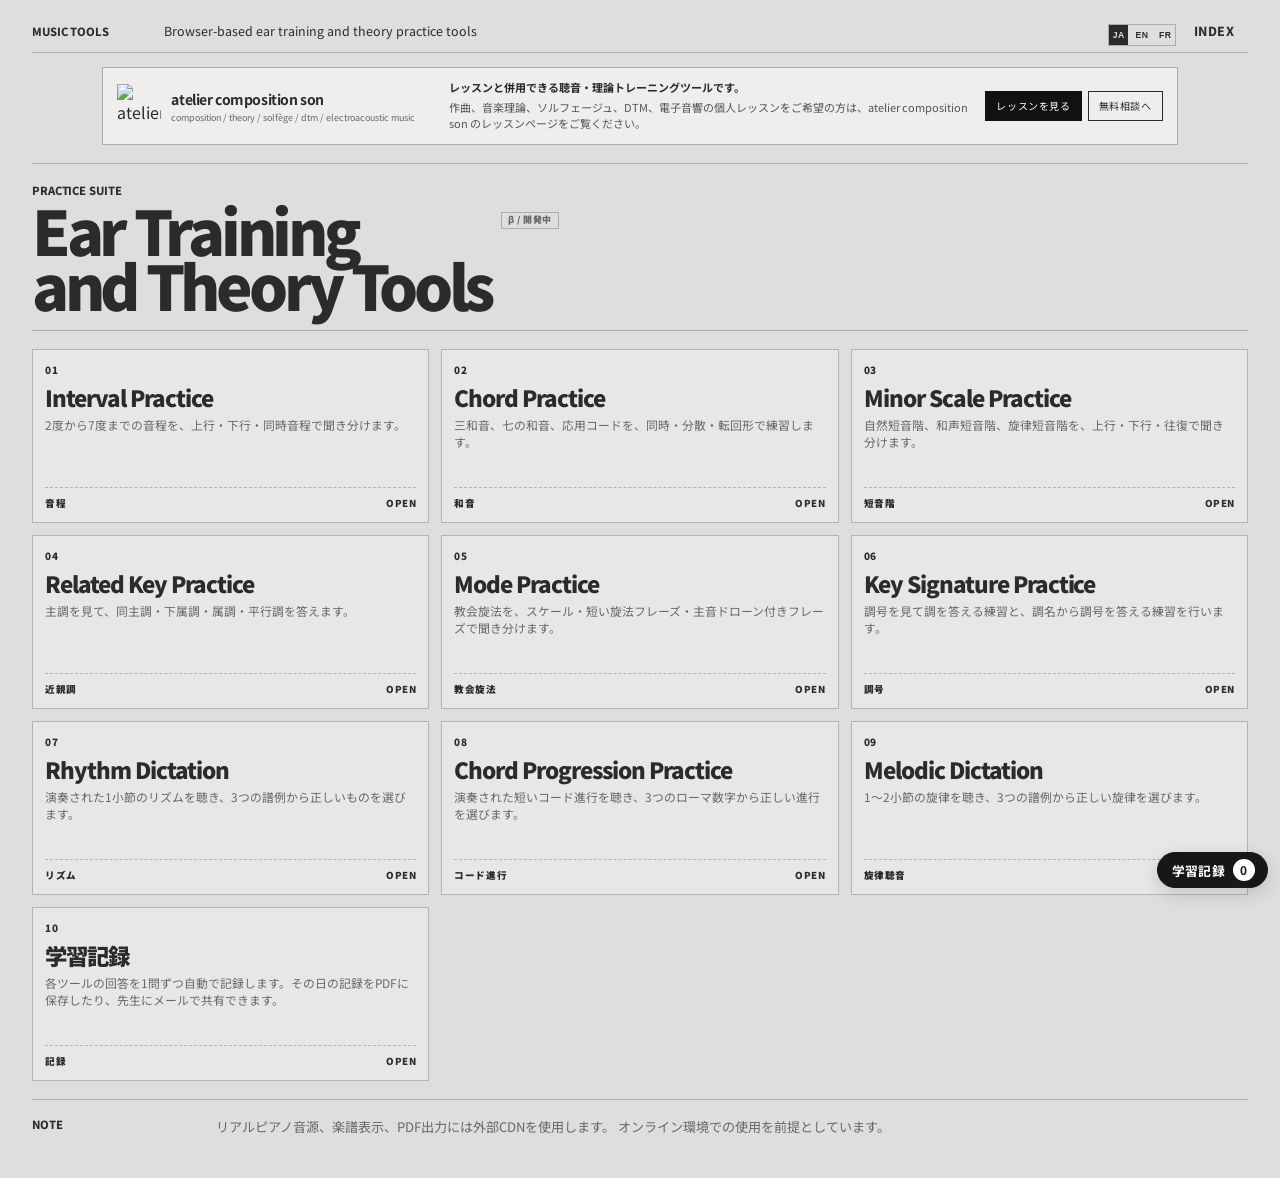
==== commit 6f253eff: "学習記録を追加：全ツールの回答を自動記録し、日ごとにPDF保存・共有 - study-log.js / study-log.css を追加。各トレーナーの回答を1問ずつ   ブラウザ内（localSt" ====
--- a/index.html
+++ b/index.html
@@ -8,6 +8,7 @@
   <link rel="stylesheet" href="https://fonts.googleapis.com/css2?family=Noto+Sans+JP:wght@400;500;700;900&display=swap">
   <title>Ear Training Tools | Music Practice</title>
   <link rel="stylesheet" href="style.css?v=20260630-index-acs-small" />
+  <link rel="stylesheet" href="study-log.css?v=20261030" />
   <link rel="stylesheet" href="nav.css?v=20260629-nav-clean" />
 </head>
 <body>
@@ -160,6 +161,18 @@
         </div>
         <div class="card-meta">
           <span>旋律聴音</span>
+          <span>OPEN</span>
+        </div>
+      </a>
+
+          <a class="tool-card tool-card-log" href="log/">
+        <div class="card-number">10</div>
+        <div class="card-main">
+          <h2>学習記録</h2>
+          <p>各ツールの回答を1問ずつ自動で記録します。その日の記録をPDFに保存したり、先生にメールで共有できます。</p>
+        </div>
+        <div class="card-meta">
+          <span>記録</span>
           <span>OPEN</span>
         </div>
       </a>
@@ -187,6 +200,7 @@
     </section>
 
   </main>
+  <script src="study-log.js?v=20261030" data-site="ear" data-log-url="log/"></script>
   <script src="lang.js"></script>
 </body>
 </html>
--- a/study-log.css
+++ b/study-log.css
@@ -0,0 +1,343 @@
+/* Study log: floating link on practice pages + the daily report page. */
+
+.study-log-fab {
+  position: fixed;
+  right: 12px;
+  bottom: 12px;
+  z-index: 40;
+  display: inline-flex;
+  align-items: center;
+  gap: 8px;
+  min-height: 36px;
+  padding: 0 12px 0 14px;
+  border: 1px solid var(--study-log-ink, #171717);
+  border-radius: 999px;
+  background: var(--study-log-ink, #171717);
+  color: var(--study-log-paper, #ffffff);
+  font-size: 0.8rem;
+  font-weight: 700;
+  letter-spacing: 0.02em;
+  text-decoration: none;
+  box-shadow: 0 6px 18px rgba(0, 0, 0, 0.14);
+}
+
+.study-log-fab b {
+  display: inline-grid;
+  place-items: center;
+  min-width: 22px;
+  height: 22px;
+  padding: 0 6px;
+  border-radius: 999px;
+  background: var(--study-log-paper, #ffffff);
+  color: var(--study-log-ink, #171717);
+  font-size: 0.74rem;
+  line-height: 1;
+}
+
+.study-log-fab:hover {
+  background: var(--study-log-paper, #ffffff);
+  color: var(--study-log-ink, #171717);
+}
+
+.study-log-fab:hover b {
+  background: var(--study-log-ink, #171717);
+  color: var(--study-log-paper, #ffffff);
+}
+
+/* ---- report page ---- */
+
+.study-log-page {
+  max-width: 880px;
+  margin: 0 auto;
+  padding: 24px 20px 64px;
+  line-height: 1.7;
+}
+
+.study-log-page .study-log-back {
+  display: inline-block;
+  margin-bottom: 16px;
+  color: inherit;
+  text-decoration: none;
+  font-size: 0.9rem;
+  opacity: 0.7;
+}
+
+.study-log-toolbar {
+  display: flex;
+  flex-wrap: wrap;
+  gap: 12px 16px;
+  align-items: end;
+  margin-bottom: 20px;
+}
+
+.study-log-field {
+  display: grid;
+  gap: 4px;
+  font-size: 0.78rem;
+  font-weight: 700;
+  letter-spacing: 0.04em;
+  text-transform: uppercase;
+}
+
+.study-log-field-grow {
+  flex: 1 1 260px;
+}
+
+.study-log-field select,
+.study-log-field input {
+  font: inherit;
+  font-weight: 400;
+  text-transform: none;
+  letter-spacing: 0;
+  min-height: 38px;
+  padding: 6px 10px;
+  border: 1px solid rgba(0, 0, 0, 0.3);
+  border-radius: 8px;
+  background: #fff;
+  color: inherit;
+}
+
+.study-log-report {
+  background: #fff;
+  border: 1px solid rgba(0, 0, 0, 0.18);
+  border-radius: 14px;
+  padding: 28px 28px 20px;
+}
+
+.study-log-head {
+  display: flex;
+  flex-wrap: wrap;
+  align-items: baseline;
+  justify-content: space-between;
+  gap: 8px 16px;
+  padding-bottom: 12px;
+  border-bottom: 2px solid #171717;
+  margin-bottom: 16px;
+}
+
+.study-log-head h1 {
+  margin: 0;
+  font-size: 1.5rem;
+  letter-spacing: -0.01em;
+}
+
+.study-log-day {
+  font-weight: 400;
+  margin-left: 8px;
+  font-size: 1.1rem;
+}
+
+.study-log-stats {
+  display: grid;
+  grid-template-columns: repeat(auto-fit, minmax(130px, 1fr));
+  gap: 10px;
+  margin-bottom: 20px;
+}
+
+.study-log-stats div {
+  border: 1px solid rgba(0, 0, 0, 0.14);
+  border-radius: 10px;
+  padding: 10px 12px;
+}
+
+.study-log-stats span {
+  display: block;
+  font-size: 0.7rem;
+  font-weight: 700;
+  letter-spacing: 0.08em;
+  text-transform: uppercase;
+  opacity: 0.65;
+}
+
+.study-log-stats strong {
+  font-size: 1.5rem;
+  line-height: 1.2;
+}
+
+.study-log-stats em {
+  font-style: normal;
+  font-size: 0.8rem;
+  margin-left: 4px;
+  opacity: 0.7;
+}
+
+.study-log-report h2 {
+  margin: 22px 0 8px;
+  font-size: 0.8rem;
+  font-weight: 700;
+  letter-spacing: 0.1em;
+  text-transform: uppercase;
+  opacity: 0.75;
+}
+
+.study-log-table {
+  width: 100%;
+  border-collapse: collapse;
+  font-size: 0.9rem;
+}
+
+.study-log-table th,
+.study-log-table td {
+  text-align: left;
+  vertical-align: top;
+  padding: 7px 8px;
+  border-bottom: 1px solid rgba(0, 0, 0, 0.12);
+}
+
+.study-log-table th {
+  font-size: 0.72rem;
+  letter-spacing: 0.06em;
+  text-transform: uppercase;
+  border-bottom: 1px solid #171717;
+  white-space: nowrap;
+}
+
+.study-log-entries td:nth-child(1),
+.study-log-entries td:nth-child(2) {
+  white-space: nowrap;
+  opacity: 0.7;
+}
+
+.study-log-entries tr.is-ok td:last-child {
+  color: #15803d;
+  font-weight: 700;
+}
+
+.study-log-entries tr.is-ng td:last-child,
+.study-log-entries tr.is-error td:last-child {
+  color: #b91c1c;
+  font-weight: 700;
+}
+
+.study-log-entries tr.is-warn td:last-child {
+  color: #b45309;
+  font-weight: 700;
+}
+
+.study-log-detail {
+  font-size: 0.78rem;
+  font-weight: 400;
+  opacity: 0.7;
+  overflow-wrap: anywhere;
+}
+
+.study-log-empty {
+  margin: 8px 0 20px;
+  padding: 16px;
+  border: 1px dashed rgba(0, 0, 0, 0.3);
+  border-radius: 10px;
+}
+
+.study-log-note textarea {
+  width: 100%;
+  box-sizing: border-box;
+  font: inherit;
+  padding: 10px;
+  border: 1px solid rgba(0, 0, 0, 0.3);
+  border-radius: 8px;
+  resize: vertical;
+}
+
+.study-log-note-print {
+  display: none;
+  white-space: pre-wrap;
+}
+
+.study-log-foot {
+  margin-top: 20px;
+  font-size: 0.75rem;
+  opacity: 0.6;
+}
+
+.study-log-actions {
+  display: flex;
+  flex-wrap: wrap;
+  gap: 10px;
+  margin-top: 18px;
+}
+
+.study-log-actions button,
+.study-log-actions a {
+  font: inherit;
+  font-size: 0.88rem;
+  font-weight: 700;
+  min-height: 42px;
+  padding: 0 16px;
+  display: inline-flex;
+  align-items: center;
+  border: 1px solid #171717;
+  border-radius: 999px;
+  background: #171717;
+  color: #fff;
+  text-decoration: none;
+  cursor: pointer;
+}
+
+.study-log-actions button[disabled] {
+  opacity: 0.4;
+  cursor: default;
+}
+
+.study-log-actions .study-log-danger {
+  background: transparent;
+  color: #b91c1c;
+  border-color: #b91c1c;
+}
+
+.study-log-hint,
+.study-log-message {
+  flex-basis: 100%;
+  margin: 4px 0 0;
+  font-size: 0.8rem;
+  opacity: 0.75;
+}
+
+.study-log-message:empty {
+  display: none;
+}
+
+@media (max-width: 600px) {
+  .study-log-report {
+    padding: 18px 14px;
+  }
+
+  .study-log-table {
+    font-size: 0.82rem;
+  }
+
+  .study-log-table th,
+  .study-log-table td {
+    padding: 6px 5px;
+  }
+}
+
+@media print {
+  .study-log-fab,
+  .no-print {
+    display: none !important;
+  }
+
+  html,
+  body {
+    background: #fff !important;
+  }
+
+  .study-log-page {
+    max-width: none;
+    padding: 0;
+  }
+
+  .study-log-report {
+    border: 0;
+    border-radius: 0;
+    padding: 0;
+  }
+
+  .study-log-note-print {
+    display: block;
+  }
+
+  .study-log-entries tr {
+    break-inside: avoid;
+  }
+}
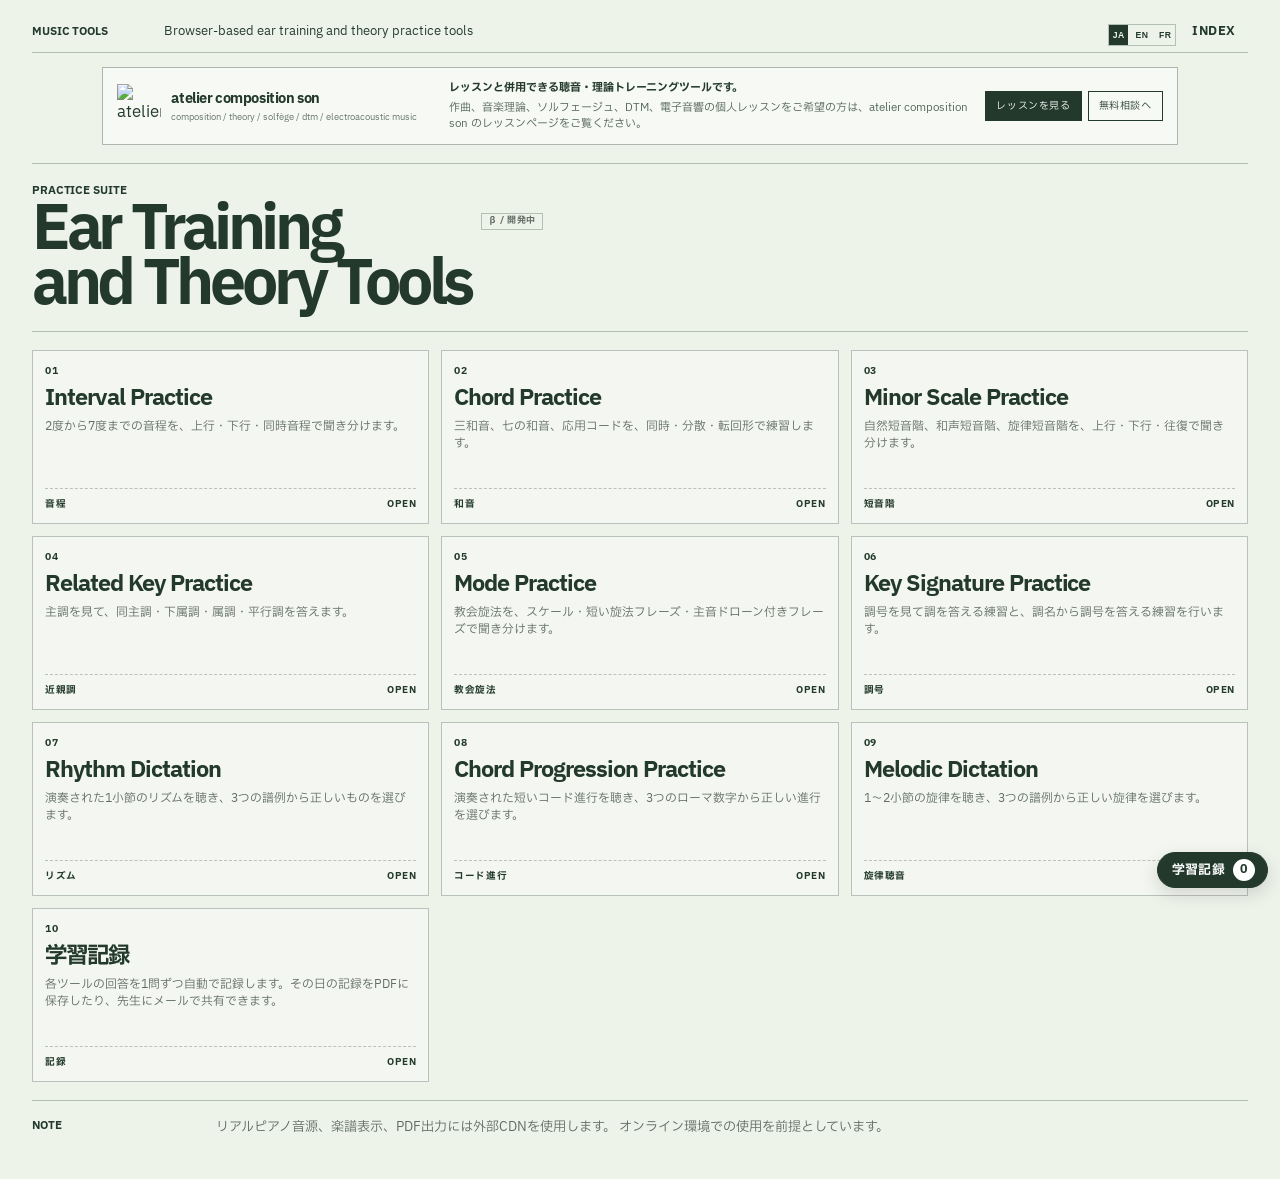
==== commit 85c5450c: "配色を目に優しい緑・オレンジ系に変更、フォントを IBM Plex Sans JP に - 背景を薄い緑がかった紙色、文字を深い緑グレーに。黒いボタンも同色に統一 - 正解・選択中などの強調を緑とオレ" ====
--- a/index.html
+++ b/index.html
@@ -5,7 +5,7 @@
   <meta name="viewport" content="width=device-width, initial-scale=1" />
   <link rel="preconnect" href="https://fonts.googleapis.com">
   <link rel="preconnect" href="https://fonts.gstatic.com" crossorigin>
-  <link rel="stylesheet" href="https://fonts.googleapis.com/css2?family=Noto+Sans+JP:wght@400;500;700;900&display=swap">
+  <link rel="stylesheet" href="https://fonts.googleapis.com/css2?family=IBM+Plex+Sans+JP:wght@400;500;600;700&family=Noto+Sans+JP:wght@400;500;700&display=swap">
   <title>Ear Training Tools | Music Practice</title>
   <link rel="stylesheet" href="style.css?v=20260630-index-acs-small" />
   <link rel="stylesheet" href="study-log.css?v=20261030" />
--- a/style.css
+++ b/style.css
@@ -3,16 +3,16 @@
 }
 
 :root {
-  --bg: #dedede;
-  --ink: #2b2b2b;
-  --muted: #686868;
-  --line: #2f2f2f;
-  --soft-line: rgba(47, 47, 47, 0.28);
-  --panel: rgba(235, 235, 235, 0.72);
+  --bg: #eef3ea;
+  --ink: #22392c;
+  --muted: #5f6b63;
+  --line: #22392c;
+  --soft-line: rgba(34, 57, 44, 0.28);
+  --panel: rgba(247, 250, 244, 0.72);
 }
 
 html {
-  font-family: "Noto Sans JP", "Hiragino Sans", "Hiragino Kaku Gothic ProN", "Yu Gothic", Meiryo, sans-serif;
+  font-family: "IBM Plex Sans JP", "Noto Sans JP", "Hiragino Sans", "Hiragino Kaku Gothic ProN", "Yu Gothic", Meiryo, sans-serif;
   background: var(--bg);
   color: var(--ink);
 }
@@ -48,7 +48,7 @@
 .label,
 .panel-title {
   font-size: 0.7rem;
-  font-weight: 800;
+  font-weight: 700;
   letter-spacing: -0.01em;
   text-transform: uppercase;
 }
@@ -60,7 +60,7 @@
 
 .top-count {
   text-align: right;
-  font-weight: 800;
+  font-weight: 700;
   letter-spacing: 0.08em;
 }
 
@@ -82,7 +82,7 @@
   font-size: clamp(2.6rem, 7vw, 6.5rem);
   line-height: 0.9;
   letter-spacing: -0.07em;
-  font-weight: 900;
+  font-weight: 700;
 }
 
 .hub-title-row {
@@ -99,7 +99,7 @@
   padding: 3px 6px;
   font-size: 0.56rem;
   line-height: 1;
-  font-weight: 900;
+  font-weight: 700;
   letter-spacing: 0.06em;
   white-space: nowrap;
   color: var(--muted);
@@ -138,7 +138,7 @@
 
 .card-number {
   font-size: 0.64rem;
-  font-weight: 900;
+  font-weight: 700;
   letter-spacing: 0.08em;
   margin-bottom: 12px;
 }
@@ -148,7 +148,7 @@
   font-size: clamp(1.28rem, 2.25vw, 2.2rem);
   line-height: 0.95;
   letter-spacing: -0.07em;
-  font-weight: 900;
+  font-weight: 700;
 }
 
 .card-main p {
@@ -163,7 +163,7 @@
   justify-content: space-between;
   gap: 12px;
   font-size: 0.62rem;
-  font-weight: 900;
+  font-weight: 700;
   letter-spacing: 0.06em;
 }
 
@@ -305,26 +305,26 @@
 /* Language toggle */
 .language-toggle {
   display: inline-flex;
-  border: 1px solid var(--soft-line, rgba(47,47,47,0.28));
+  border: 1px solid var(--soft-line, rgba(34, 57, 44,0.28));
   margin-right: 4px;
 }
 
 .lang-btn {
   border: 0;
   background: transparent;
-  color: var(--ink, #2b2b2b);
+  color: var(--ink, #22392c);
   padding: 3px 6px;
   font-size: 0.62rem;
   line-height: 1;
-  font-weight: 900;
+  font-weight: 700;
   letter-spacing: 0.06em;
   min-height: auto;
 }
 
 .lang-btn:hover,
 .lang-btn.active {
-  background: var(--ink, #2b2b2b);
-  color: var(--bg, #dedede);
+  background: var(--ink, #22392c);
+  color: var(--bg, #eef3ea);
 }
 
 
@@ -452,9 +452,9 @@
 }
 
 .acs-button.primary {
-  background: #111;
+  background: #22392c;
   color: #fff;
-  border-color: #111;
+  border-color: #22392c;
 }
 
 .lesson-footer-cta {
--- a/study-log.css
+++ b/study-log.css
@@ -10,9 +10,9 @@
   gap: 8px;
   min-height: 36px;
   padding: 0 12px 0 14px;
-  border: 1px solid var(--study-log-ink, #171717);
+  border: 1px solid var(--study-log-ink, #22392c);
   border-radius: 999px;
-  background: var(--study-log-ink, #171717);
+  background: var(--study-log-ink, #22392c);
   color: var(--study-log-paper, #ffffff);
   font-size: 0.8rem;
   font-weight: 700;
@@ -29,18 +29,18 @@
   padding: 0 6px;
   border-radius: 999px;
   background: var(--study-log-paper, #ffffff);
-  color: var(--study-log-ink, #171717);
+  color: var(--study-log-ink, #22392c);
   font-size: 0.74rem;
   line-height: 1;
 }
 
 .study-log-fab:hover {
   background: var(--study-log-paper, #ffffff);
-  color: var(--study-log-ink, #171717);
+  color: var(--study-log-ink, #22392c);
 }
 
 .study-log-fab:hover b {
-  background: var(--study-log-ink, #171717);
+  background: var(--study-log-ink, #22392c);
   color: var(--study-log-paper, #ffffff);
 }
 
@@ -111,7 +111,7 @@
   justify-content: space-between;
   gap: 8px 16px;
   padding-bottom: 12px;
-  border-bottom: 2px solid #171717;
+  border-bottom: 2px solid #22392c;
   margin-bottom: 16px;
 }
 
@@ -188,7 +188,7 @@
   font-size: 0.72rem;
   letter-spacing: 0.06em;
   text-transform: uppercase;
-  border-bottom: 1px solid #171717;
+  border-bottom: 1px solid #22392c;
   white-space: nowrap;
 }
 
@@ -199,13 +199,13 @@
 }
 
 .study-log-entries tr.is-ok td:last-child {
-  color: #15803d;
+  color: #2f7a4f;
   font-weight: 700;
 }
 
 .study-log-entries tr.is-ng td:last-child,
 .study-log-entries tr.is-error td:last-child {
-  color: #b91c1c;
+  color: #b5541c;
   font-weight: 700;
 }
 
@@ -265,9 +265,9 @@
   padding: 0 16px;
   display: inline-flex;
   align-items: center;
-  border: 1px solid #171717;
+  border: 1px solid #22392c;
   border-radius: 999px;
-  background: #171717;
+  background: #22392c;
   color: #fff;
   text-decoration: none;
   cursor: pointer;
@@ -280,8 +280,8 @@
 
 .study-log-actions .study-log-danger {
   background: transparent;
-  color: #b91c1c;
-  border-color: #b91c1c;
+  color: #b5541c;
+  border-color: #b5541c;
 }
 
 .study-log-hint,
--- a/nav.css
+++ b/nav.css
@@ -5,21 +5,21 @@
   z-index: 20;
   width: 28px;
   height: 28px;
-  border: 1px solid var(--soft-line, rgba(47, 47, 47, 0.28));
-  background: var(--bg, #dedede);
-  color: var(--ink, #2b2b2b);
+  border: 1px solid var(--soft-line, rgba(34, 57, 44, 0.28));
+  background: var(--bg, #eef3ea);
+  color: var(--ink, #22392c);
   display: inline-flex;
   align-items: center;
   justify-content: center;
   text-decoration: none;
   font-size: 1rem;
   line-height: 1;
-  font-weight: 900;
+  font-weight: 700;
 }
 
 .index-back:hover {
-  background: var(--ink, #2b2b2b);
-  color: var(--bg, #dedede);
+  background: var(--ink, #22392c);
+  color: var(--bg, #eef3ea);
 }
 
 .topbar {
@@ -27,8 +27,8 @@
   column-gap: 12px;
   position: relative;
   z-index: 2;
-  background: var(--bg, #dedede);
-  border-bottom: 1px solid var(--soft-line, rgba(47, 47, 47, 0.28));
+  background: var(--bg, #eef3ea);
+  border-bottom: 1px solid var(--soft-line, rgba(34, 57, 44, 0.28));
   padding-bottom: 6px;
 }
 
@@ -74,7 +74,7 @@
 .top-count #progress-count {
   border: 1px solid transparent;
   font-size: 0.58rem;
-  font-weight: 900;
+  font-weight: 700;
 }
 
 .top-count .language-toggle {
